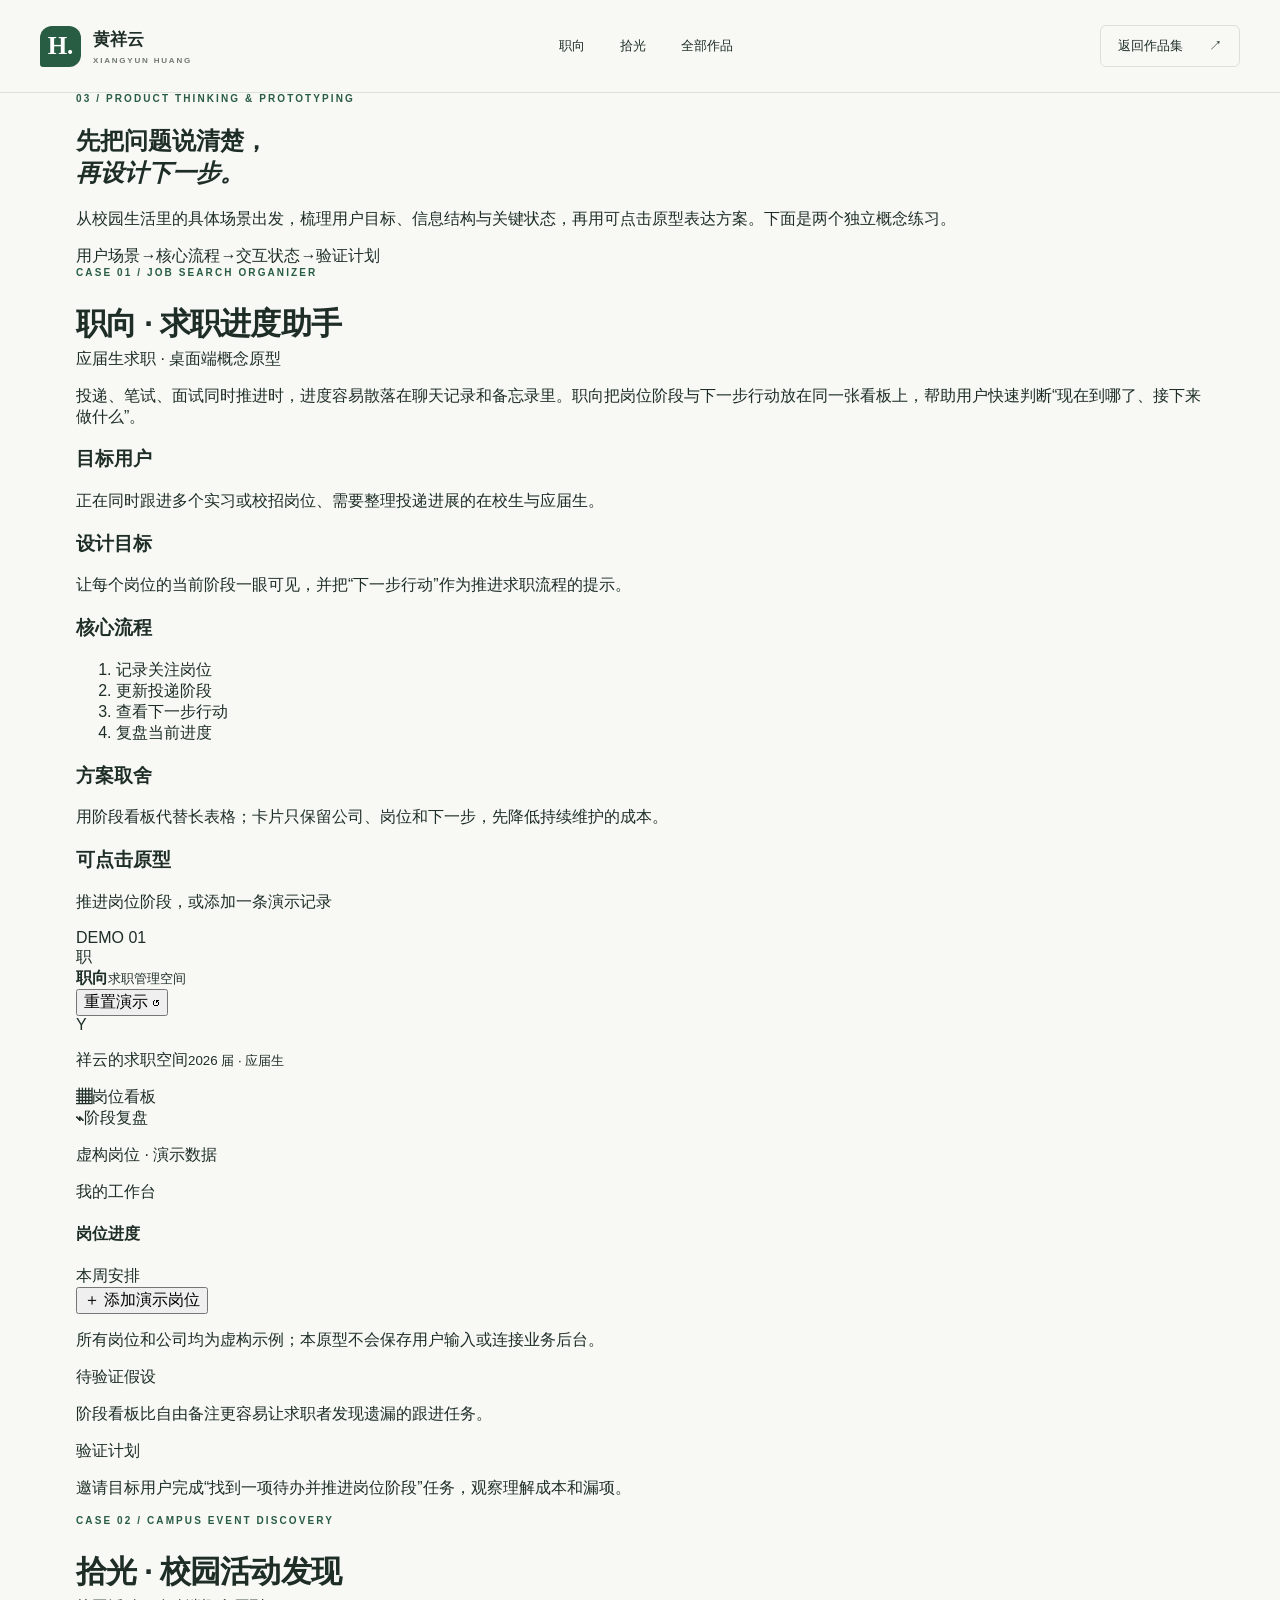
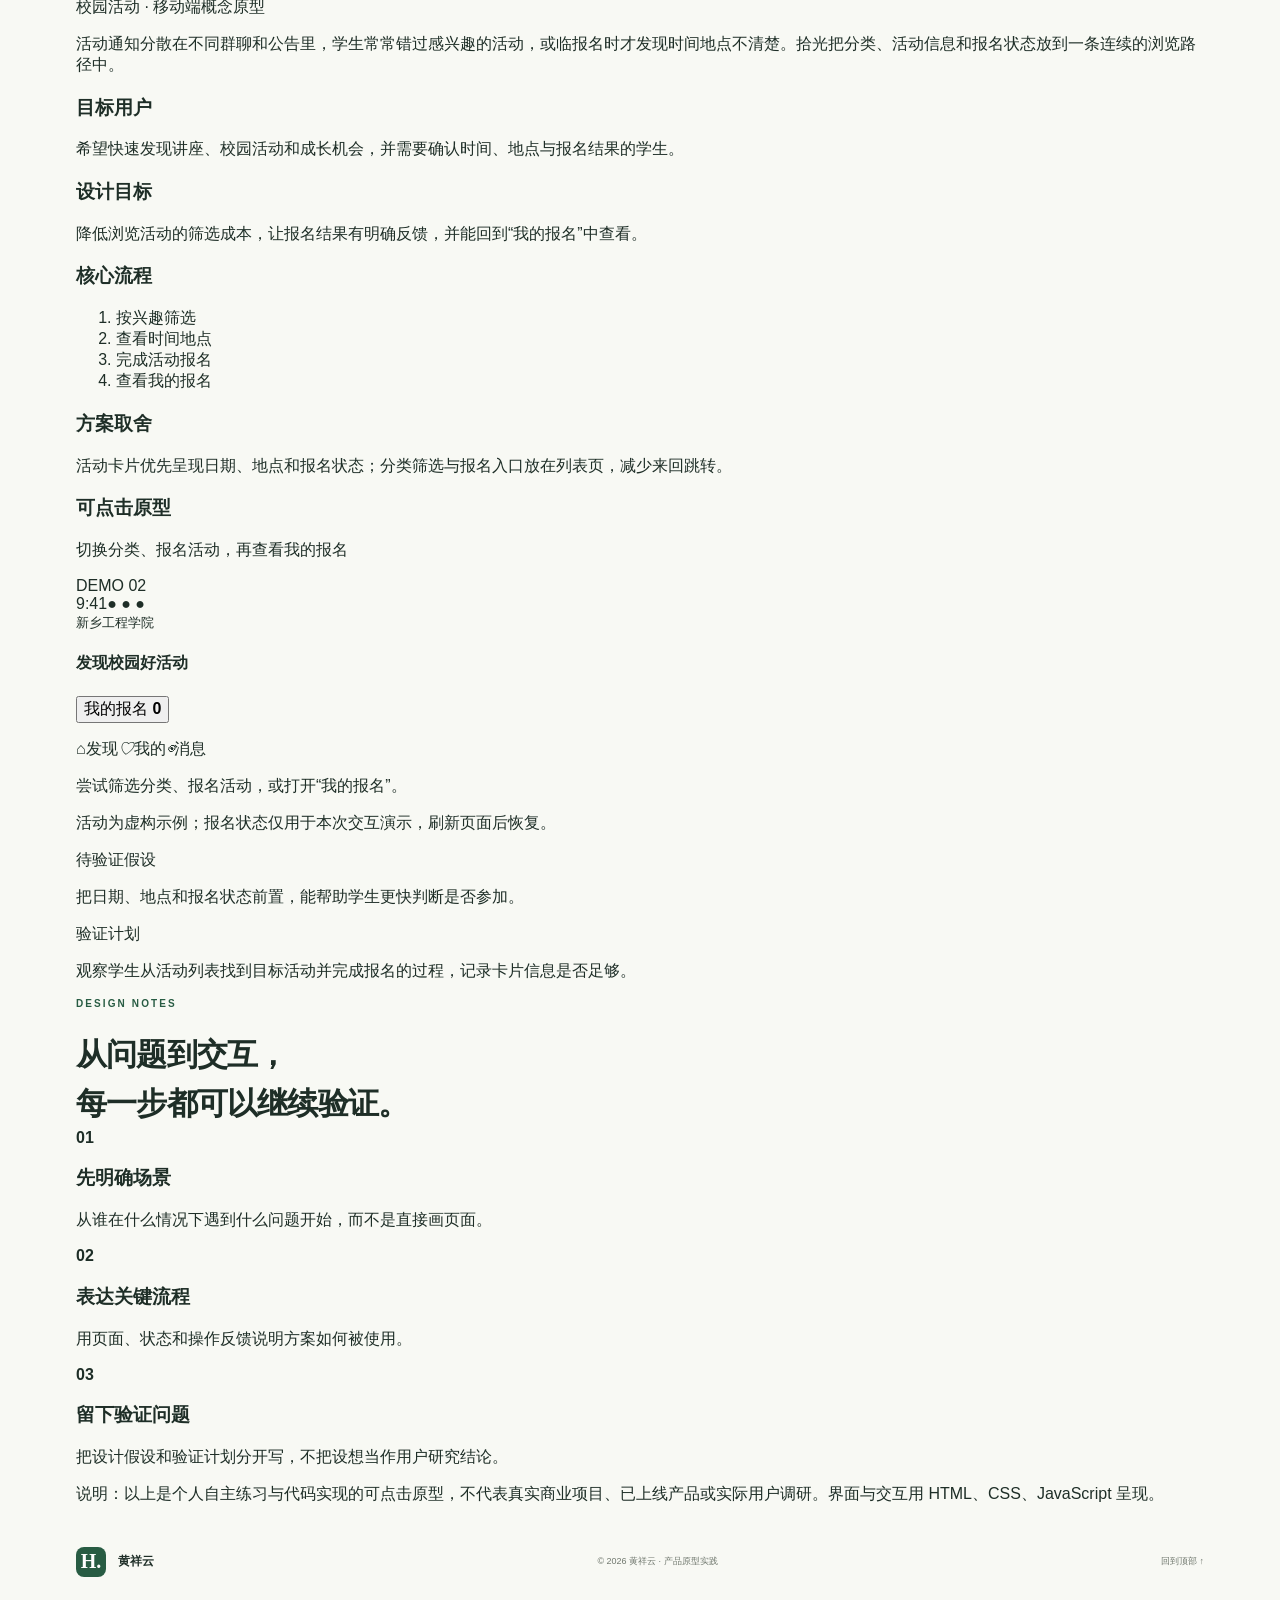
==== prototype.html @ 2d7062d0 "Add interactive product prototype case studies" ====
<!doctype html>
<html lang="zh-CN">
<head>
  <meta charset="utf-8">
  <meta name="viewport" content="width=device-width,initial-scale=1">
  <meta name="description" content="黄祥云的产品原型练习：应届生求职进度管理与校园活动发现，包含目标用户、关键流程和可点击交互原型。">
  <meta name="theme-color" content="#153f32">
  <title>产品原型实践 · 黄祥云</title>
  <link rel="icon" href="icon.svg" type="image/svg+xml">
  <link rel="stylesheet" href="styles.css">
  <link rel="stylesheet" href="prototype.css">
  <script src="prototype.js" defer></script>
</head>
<body>
<a class="skip" href="#main">跳转到主要内容</a>
<header class="header">
  <a class="brand" href="index.html" aria-label="黄祥云 首页"><span class="brand-icon">H.</span><span>黄祥云<span class="brand-en">XIANGYUN HUANG</span></span></a>
  <nav aria-label="原型案例导航"><a href="#zhi-xiang">职向</a><a href="#shi-guang">拾光</a><a href="index.html#work">全部作品</a></nav>
  <a class="nav-contact" href="index.html#work">返回作品集 <span>↗</span></a>
</header>
<main id="main">
  <section class="prototype-intro wrap">
    <p class="eyebrow">03 / PRODUCT THINKING & PROTOTYPING</p>
    <div class="intro-layout">
      <h1>先把问题说清楚，<br><em>再设计下一步。</em></h1>
      <p>从校园生活里的具体场景出发，梳理用户目标、信息结构与关键状态，再用可点击原型表达方案。下面是两个独立概念练习。</p>
    </div>
    <div class="skill-strip"><span>用户场景</span><i>→</i><span>核心流程</span><i>→</i><span>交互状态</span><i>→</i><span>验证计划</span></div>
  </section>

  <article class="case-section wrap" id="zhi-xiang">
    <div class="case-heading">
      <div><p class="eyebrow">CASE 01 / JOB SEARCH ORGANIZER</p><h2>职向 · 求职进度助手</h2></div>
      <span class="case-kind">应届生求职 · 桌面端概念原型</span>
    </div>
    <p class="case-lead">投递、笔试、面试同时推进时，进度容易散落在聊天记录和备忘录里。职向把岗位阶段与下一步行动放在同一张看板上，帮助用户快速判断“现在到哪了、接下来做什么”。</p>
    <div class="case-layout">
      <div class="case-notes">
        <section class="note-block"><h3>目标用户</h3><p>正在同时跟进多个实习或校招岗位、需要整理投递进展的在校生与应届生。</p></section>
        <section class="note-block"><h3>设计目标</h3><p>让每个岗位的当前阶段一眼可见，并把“下一步行动”作为推进求职流程的提示。</p></section>
        <section class="note-block"><h3>核心流程</h3><ol class="flow-list"><li>记录关注岗位</li><li>更新投递阶段</li><li>查看下一步行动</li><li>复盘当前进度</li></ol></section>
        <section class="note-block decision"><h3>方案取舍</h3><p>用阶段看板代替长表格；卡片只保留公司、岗位和下一步，先降低持续维护的成本。</p></section>
      </div>
      <section class="prototype-panel" aria-labelledby="job-demo-title">
        <div class="panel-caption"><div><span class="live-dot"></span><div><h3 id="job-demo-title">可点击原型</h3><p>推进岗位阶段，或添加一条演示记录</p></div></div><span>DEMO 01</span></div>
        <div class="job-demo">
          <div class="demo-frame-head">
            <div class="demo-brand"><span class="app-mark">职</span><div><b>职向</b><small>求职管理空间</small></div></div>
            <button id="job-reset" class="text-control" type="button">重置演示 ↺</button>
          </div>
          <div class="job-app-layout">
            <aside class="job-app-side" aria-label="演示导航">
              <div class="profile-chip"><span>Y</span><p>祥云的求职空间<small>2026 届 · 应届生</small></p></div>
              <div class="job-side-link active"><b>▦</b>岗位看板</div>
              <div class="job-side-link"><b>⌁</b>阶段复盘</div>
              <p class="side-caption">虚构岗位 · 演示数据</p>
            </aside>
            <div class="job-app-main">
              <div class="job-title-row"><div><p>我的工作台</p><h4>岗位进度</h4></div><span class="date-chip">本周安排</span></div>
              <div class="job-stats" id="job-stats" aria-label="岗位统计"></div>
              <div class="job-actions"><div id="job-filters" class="job-filters" aria-label="按阶段筛选"></div><button id="add-job" class="add-job" type="button">＋ 添加演示岗位</button></div>
              <p id="job-status" class="demo-status" role="status" aria-live="polite"></p>
              <div id="job-board" class="job-board" aria-label="岗位阶段看板"></div>
            </div>
          </div>
        </div>
        <p class="demo-footnote">所有岗位和公司均为虚构示例；本原型不会保存用户输入或连接业务后台。</p>
      </section>
    </div>
    <div class="validation-row"><div><span>待验证假设</span><p>阶段看板比自由备注更容易让求职者发现遗漏的跟进任务。</p></div><div><span>验证计划</span><p>邀请目标用户完成“找到一项待办并推进岗位阶段”任务，观察理解成本和漏项。</p></div></div>
  </article>

  <article class="case-section wrap" id="shi-guang">
    <div class="case-heading">
      <div><p class="eyebrow">CASE 02 / CAMPUS EVENT DISCOVERY</p><h2>拾光 · 校园活动发现</h2></div>
      <span class="case-kind">校园活动 · 移动端概念原型</span>
    </div>
    <p class="case-lead">活动通知分散在不同群聊和公告里，学生常常错过感兴趣的活动，或临报名时才发现时间地点不清楚。拾光把分类、活动信息和报名状态放到一条连续的浏览路径中。</p>
    <div class="case-layout campus-layout">
      <div class="case-notes">
        <section class="note-block"><h3>目标用户</h3><p>希望快速发现讲座、校园活动和成长机会，并需要确认时间、地点与报名结果的学生。</p></section>
        <section class="note-block"><h3>设计目标</h3><p>降低浏览活动的筛选成本，让报名结果有明确反馈，并能回到“我的报名”中查看。</p></section>
        <section class="note-block"><h3>核心流程</h3><ol class="flow-list"><li>按兴趣筛选</li><li>查看时间地点</li><li>完成活动报名</li><li>查看我的报名</li></ol></section>
        <section class="note-block decision"><h3>方案取舍</h3><p>活动卡片优先呈现日期、地点和报名状态；分类筛选与报名入口放在列表页，减少来回跳转。</p></section>
      </div>
      <section class="prototype-panel campus-panel" aria-labelledby="campus-demo-title">
        <div class="panel-caption"><div><span class="live-dot"></span><div><h3 id="campus-demo-title">可点击原型</h3><p>切换分类、报名活动，再查看我的报名</p></div></div><span>DEMO 02</span></div>
        <div class="campus-demo">
          <div class="phone-shell">
            <div class="phone-statusbar"><span>9:41</span><span>● ● ●</span></div>
            <div class="phone-screen">
              <div class="phone-heading"><div><small>新乡工程学院</small><h4>发现校园好活动</h4></div><button id="my-bookings" type="button" class="bookings-toggle">我的报名 <b id="booking-count">0</b></button></div>
              <div id="activity-filters" class="activity-filters" aria-label="活动分类"></div>
              <p id="activity-status" class="activity-status" role="status" aria-live="polite"></p>
              <div id="activity-list" class="activity-list"></div>
              <div class="phone-nav"><span class="selected"><i>⌂</i>发现</span><span><i>♡</i>我的</span><span><i>◉</i>消息</span></div>
            </div>
          </div>
          <p class="phone-hint">尝试筛选分类、报名活动，或打开“我的报名”。</p>
        </div>
        <p class="demo-footnote">活动为虚构示例；报名状态仅用于本次交互演示，刷新页面后恢复。</p>
      </section>
    </div>
    <div class="validation-row"><div><span>待验证假设</span><p>把日期、地点和报名状态前置，能帮助学生更快判断是否参加。</p></div><div><span>验证计划</span><p>观察学生从活动列表找到目标活动并完成报名的过程，记录卡片信息是否足够。</p></div></div>
  </article>

  <section class="method-note wrap">
    <p class="eyebrow">DESIGN NOTES</p>
    <h2>从问题到交互，<br>每一步都可以继续验证。</h2>
    <div class="method-grid"><div><b>01</b><h3>先明确场景</h3><p>从谁在什么情况下遇到什么问题开始，而不是直接画页面。</p></div><div><b>02</b><h3>表达关键流程</h3><p>用页面、状态和操作反馈说明方案如何被使用。</p></div><div><b>03</b><h3>留下验证问题</h3><p>把设计假设和验证计划分开写，不把设想当作用户研究结论。</p></div></div>
    <p class="prototype-disclaimer">说明：以上是个人自主练习与代码实现的可点击原型，不代表真实商业项目、已上线产品或实际用户调研。界面与交互用 HTML、CSS、JavaScript 呈现。</p>
  </section>
</main>
<footer class="footer wrap"><a class="brand" href="index.html"><span class="brand-icon">H.</span><span>黄祥云</span></a><p>© <span id="year">2026</span> 黄祥云 · 产品原型实践</p><a href="#main">回到顶部 ↑</a></footer>
</body>
</html>
---- styles.css ----
:root{--paper:#f8f9f4;--ink:#1e2e27;--green:#285c43;--muted:#71796f;--line:#dce1d7;--lime:#d3ec8c}*{box-sizing:border-box}html{scroll-behavior:smooth;scroll-padding-top:100px}body{margin:0;background:var(--paper);color:var(--ink);font-family:Inter,"Segoe UI","Microsoft YaHei",Arial,sans-serif;-webkit-font-smoothing:antialiased}a{color:inherit;text-decoration:none}button,input,select{font:inherit}a,button{-webkit-tap-highlight-color:transparent}a:focus-visible,button:focus-visible,input:focus-visible,select:focus-visible{outline:3px solid #659249;outline-offset:5px}button{cursor:pointer}::selection{background:var(--lime);color:var(--ink)}.wrap{max-width:1200px;margin:0 auto;padding-left:36px;padding-right:36px}.header{max-width:1280px;margin:auto;padding:25px 40px;display:flex;align-items:center;justify-content:space-between;border-bottom:1px solid var(--line)}.brand{display:flex;align-items:center;gap:12px;font-size:17px;font-weight:650}.brand-icon{display:grid;place-items:center;width:41px;height:41px;background:var(--green);color:white;border-radius:12px 12px 12px 3px;font:700 25px Georgia,serif}.brand-en{display:block;font-size:8px;letter-spacing:1.8px;margin-top:5px;color:var(--muted)}nav{display:flex;gap:35px;font-size:13px}nav a:hover,.text-link:hover{color:var(--green)}.nav-contact{font-size:13px;border:1px solid var(--line);padding:11px 17px;border-radius:6px}.nav-contact span{margin-left:22px}.hero{display:grid;grid-template-columns:1.08fr 1fr;gap:36px;padding-top:67px;padding-bottom:69px;align-items:center}.availability{display:inline-flex;gap:9px;align-items:center;color:var(--green);background:#ebf0e5;border:1px solid #dce5d3;padding:8px 12px;border-radius:30px;font-size:11px}.availability>span{background:#56834c;width:6px;height:6px;border-radius:50%;box-shadow:0 0 0 3px #56834c15}.eyebrow{font-size:10px;letter-spacing:2.1px;font-weight:650;color:var(--green);margin:0 0 21px}.hero .eyebrow{margin-top:29px;margin-bottom:18px}.hero h1{font-size:clamp(35px,4vw,51px);line-height:1.43;letter-spacing:-1.9px;font-weight:650;margin:0;position:relative}.hero h1 em{font-style:normal;color:var(--green)}.title-dot{display:inline-block;color:#7f9e57;font-size:45px;margin-left:17px;font-weight:400}.hero-description{font-size:13px;line-height:2.1;color:var(--muted);margin:23px 0 27px}.actions{display:flex;gap:12px}.button{padding:14px 20px;display:inline-flex;gap:28px;font-size:12px;border-radius:5px;align-items:center;justify-content:center;transition:transform .2s}.button:hover{transform:translateY(-3px)}.primary{background:var(--green);color:white}.secondary{border:1px solid #d3d9cd}.hero-foot{display:flex;align-items:center;gap:13px;color:var(--muted);font-size:10px;margin-top:36px}.small-rule{width:18px;height:1px;background:#abb2a6}.hero-art{height:460px;border-radius:8px;background:#e9eedf;position:relative;overflow:hidden;isolation:isolate}.art-grid{position:absolute;inset:0;background-image:linear-gradient(#b4c3a32b 1px,transparent 1px),linear-gradient(90deg,#b4c3a32b 1px,transparent 1px);background-size:30px 30px;mask-image:linear-gradient(135deg,black,transparent)}.art-top{position:absolute;top:25px;left:26px;font-size:9px;letter-spacing:2px;color:#7b8c6b}.orbit{position:absolute;border:1px solid #bdcaaa;border-radius:50%;width:380px;height:380px;left:155px;top:155px}.orbit-two{width:280px;height:280px;left:205px;top:205px}.window{position:absolute;top:97px;left:32px;width:calc(100% - 65px);background:#183d30;border-radius:9px;box-shadow:0 23px 35px #15342225;transform:rotate(-5deg);z-index:2}.window-bar{height:37px;border-bottom:1px solid #ffffff13;display:flex;align-items:center;gap:5px;padding:0 15px;color:#aec4b3;font-size:9px}.window-bar i{width:6px;height:6px;background:#9eb293;border-radius:50%}.window-bar i:first-child{background:#d0c887}.window-bar span{margin-left:12px}.window-bar b{margin-left:auto;font-size:14px;font-weight:400}.code{padding:24px 15px 30px;font:11px/2.2 Consolas,monospace;color:#b5c7b5}.line{display:block;white-space:nowrap}.code b{color:#d7e8a5;font-weight:400}.code strong{color:#d9ce95;font-weight:400}.caret{color:var(--lime)}.shape{position:absolute;right:22px;bottom:69px;width:125px;height:125px;background:#b6d079;border-radius:25px;transform:rotate(13deg);box-shadow:12px 16px 0 #83a254;z-index:3;display:grid;place-items:center}.shape-inner{width:88px;height:88px;border:1px solid #617e404d;border-radius:17px;display:grid;place-items:center;font:600 33px Consolas,monospace;color:#2a5135}.floating-tag{position:absolute;left:25px;bottom:53px;display:flex;gap:12px;align-items:center;padding:15px 19px;background:#fafbf5;box-shadow:0 8px 30px #23412410;border-radius:7px;z-index:4;transform:rotate(3deg);font-size:12px}.floating-tag>span{font-size:31px;color:var(--green)}.floating-tag small{display:block;font-size:7px;letter-spacing:1px;color:var(--muted);margin-top:6px}.art-bottom{position:absolute;bottom:18px;left:25px;right:25px;display:flex;justify-content:space-between;font-size:8px;letter-spacing:1px;color:#76886a}.discipline{border-block:1px solid var(--line)}.discipline .wrap{display:flex;justify-content:space-between;align-items:center;padding-top:22px;padding-bottom:22px;font-size:11px;letter-spacing:2px;color:#737e6e}.discipline i{font-size:22px;font-style:normal;color:#74915b}.section{padding-top:84px;padding-bottom:84px}h2{font-size:31px;line-height:1.6;letter-spacing:-.8px;margin:0;font-weight:600}.about{display:grid;grid-template-columns:1fr 1.2fr;gap:90px}.about-copy{padding-top:23px}.about-copy p{font-size:13px;line-height:2.1;color:#6a7569;margin:0 0 17px}.about-tags,.tags{display:flex;flex-wrap:wrap;gap:7px}.about-tags{margin-top:22px}.about-tags span,.tags span{font-size:10px;border:1px solid var(--line);border-radius:4px;padding:6px 10px}.work-section{background:#eef1e8;border-block:1px solid #e3e7dd}.section-head{display:flex;justify-content:space-between;align-items:end;margin-bottom:37px}.section-head>p{font-size:12px;line-height:1.9;color:var(--muted);margin:0 0 4px}.green-dot{color:#75964d}.projects{display:grid;grid-template-columns:1fr 1fr;gap:32px}.project-visual{height:300px;display:block;position:relative;overflow:hidden;border-radius:7px}.task-visual{background:#dce6d3;padding:39px 26px 0}.mini-app{display:flex;height:265px;background:#fafcf9;box-shadow:0 16px 25px #223c2915;border-radius:7px;transform:rotate(-3deg);transition:transform .3s;overflow:hidden}.project-visual:hover .mini-app{transform:rotate(0deg) translateY(-5px)}.mini-side{width:98px;flex-shrink:0;border-right:1px solid #e4eadd;padding:16px 9px;display:flex;flex-direction:column;gap:13px;font-size:7px;color:#8a9584}.mini-side>b{font-size:23px;color:var(--green);margin:0 5px 13px}.mini-side>b>span{font-size:15px}.mini-side>span{padding-left:7px}.mini-active{background:#e8eedd;color:var(--green);padding:7px;border-radius:4px}.mini-side>small{margin-top:auto;font-size:5px;letter-spacing:1px}.mini-content{padding:20px 14px;flex:1;min-width:0}.mini-head{display:flex;justify-content:space-between;align-items:center;font-size:10px;gap:5px}.mini-head>span{background:var(--green);color:white;padding:5px;border-radius:3px;font-size:6px;white-space:nowrap}.mini-stats{display:flex;gap:8px;margin:20px 0}.mini-stats div{background:#f1f4ed;padding:10px;flex:1;color:#939e8b;font-size:6px}.mini-stats b{display:block;font-size:20px;font-weight:500;color:#405638;margin-bottom:5px}.mini-columns{display:grid;grid-template-columns:1fr 1fr;gap:8px}.mini-columns small{font-size:7px;color:#6e7d65}.mini-columns i{font-style:normal;margin-left:9px}.mini-columns p{padding:9px;border:1px solid #e3e8dd;border-radius:4px;margin:9px 0;font-size:7px}.mini-columns em{font-size:5px;font-style:normal;background:#e5edd9;padding:2px 4px}.mini-columns b,.mini-columns p span{display:block;margin-top:7px}.mini-columns p span{color:#909b87;font-size:6px}.visual-link{position:absolute;bottom:15px;right:15px;background:#ffffffeb;border-radius:30px;padding:9px 14px;font-size:10px;box-shadow:0 2px 8px #16342310}.portfolio-visual{background:#224735;padding:27px 35px}.poster{height:100%;border:1px solid #ffffff20;padding:19px 22px;color:#edf4dc}.poster>span{font-size:7px;letter-spacing:1px;display:flex;justify-content:space-between}.poster>span b{font-size:14px}.poster>div{font-size:clamp(26px,3.2vw,43px);line-height:1.14;font-weight:600;letter-spacing:-1.8px;margin:20px 0}.poster em{font-style:normal;color:#c6df97;font-weight:400;font-family:Georgia,serif;font-size:.85em}.poster footer{font-size:8px;display:flex;justify-content:space-between;align-items:center}.poster footer span{font-size:32px;color:#c6df97}.project-meta{display:flex;justify-content:space-between;font-size:8px;color:#768470;letter-spacing:1px;margin:22px 0 12px}.project-meta span+span{letter-spacing:0}.project h3{font-size:20px;letter-spacing:-.5px;margin:0 0 12px;font-weight:600}.project>p{font-size:12px;line-height:1.9;color:#75806e;margin-bottom:20px}.project-footer{display:flex;align-items:center;justify-content:space-between;border-bottom:1px solid #d4ddcb;padding-bottom:21px;gap:8px}.tags span{font-size:8px;padding:5px 8px;border-color:#d3ddca}.project-footer>a{font-size:24px}.work-note{font-size:10px;color:#798371;margin:27px 0 0;line-height:1.8}.work-note a{border-bottom:1px solid}.education{display:grid;grid-template-columns:1fr 1.2fr;gap:90px}.text-link{font-size:11px;display:inline-block;margin-top:26px;border-bottom:1px solid #a7b59b;padding-bottom:7px}.school{display:flex;align-items:center;gap:20px;padding-bottom:25px}.school-icon{font-size:24px;width:55px;height:55px;display:grid;place-items:center;border:1px solid var(--line);border-radius:8px}.sub-label{font-size:10px;color:var(--muted)}.school h3{font-size:21px;font-weight:600;margin:8px 0}.school p{font-size:12px;color:var(--muted);margin:0}.direction{display:flex;gap:30px;border-top:1px solid var(--line);padding:19px 0;font-size:11px;line-height:1.8}.direction>span{color:#8b9384;flex-shrink:0}.direction>p{margin:0}.contact-section{background:#1e4232;color:#f0f4e8}.contact{display:grid;grid-template-columns:1.3fr 1fr;gap:85px;padding-top:68px;padding-bottom:66px}.contact .eyebrow{color:#b1c79e}.contact h2{font-size:32px}.contact p:not(.eyebrow){font-size:12px;line-height:2;color:#aebfa4;margin:19px 0}.contact-mail{font-size:25px;letter-spacing:-.5px;display:inline-flex;align-items:center;gap:36px;border-bottom:1px solid #789067;padding-bottom:9px;margin-top:7px}.contact-card{border:1px solid #ffffff24;padding:25px 28px;border-radius:7px;background:#ffffff03}.contact-card .availability{background:none;border:0;padding:0;color:#c6dbac;font-size:10px;margin-bottom:9px}.contact-card .availability>span{background:#bcda8e}.contact-card>a{display:block;padding:20px 0;border-bottom:1px solid #ffffff1a}.contact-card small{display:block;font-size:8px;letter-spacing:1.5px;color:#a5b79b;margin-bottom:9px}.contact-card strong{font-weight:400;font-size:17px;display:flex;justify-content:space-between;gap:20px}.contact-card button{background:none;border:0;color:#baceac;padding:18px 0 0;display:flex;justify-content:space-between;width:100%;font-size:10px}.contact-card #copy-status{display:block;font-size:10px;margin-top:8px;color:#d7edbd;min-height:12px}.footer{display:flex;justify-content:space-between;align-items:center;padding-top:25px;padding-bottom:25px}.footer .brand{font-size:12px}.footer .brand-icon{width:30px;height:30px;font-size:20px;border-radius:8px}.footer p,.footer>a:last-child{font-size:9px;color:var(--muted)}.skip{position:absolute;top:-100px;left:20px;background:var(--ink);color:white;padding:15px;z-index:99}.skip:focus{top:10px}
@media(min-width:1500px){.hero{padding-top:90px;padding-bottom:90px}.hero-art{height:485px}}
@media(max-width:900px){.wrap{padding-left:25px;padding-right:25px}.header{padding:20px 25px}.hero{gap:25px;padding-top:45px}.hero h1{font-size:35px}.title-dot{font-size:30px;margin-left:8px}.hero-art{height:405px}.window{left:18px;width:calc(100% - 36px);top:85px}.code{font-size:9px;padding-left:10px}.shape{width:100px;height:100px;right:18px;bottom:65px}.shape-inner{width:75px;height:75px;font-size:26px}.floating-tag{left:17px;bottom:48px;padding:12px;font-size:10px}.floating-tag small{font-size:6px}.hero-foot{font-size:9px;flex-wrap:wrap}.discipline .wrap{font-size:8px;letter-spacing:1px}.about,.education{gap:40px}.contact{gap:40px}.contact h2{font-size:27px}.contact-mail{font-size:21px;gap:20px}.project-visual{height:250px}.task-visual{padding:30px 15px 0}.mini-side{width:72px}.mini-content{padding:15px 9px}.mini-head{font-size:8px}.mini-stats div{padding:7px}.portfolio-visual{padding:23px}.poster{padding:14px}.poster>div{font-size:32px;margin:20px 0}.project h3{font-size:18px}.project-footer .tags{gap:4px}.tags span{font-size:7px;padding:4px 5px}}
@media(max-width:640px){html{scroll-padding-top:20px}.wrap{padding-left:22px;padding-right:22px}.header{padding:18px 22px}.brand{font-size:14px}.brand-icon{width:35px;height:35px;font-size:23px}.brand-en{font-size:6px}.header nav{display:none}.nav-contact{font-size:11px;padding:10px 12px}.nav-contact span{margin-left:12px}.hero{grid-template-columns:1fr;padding-top:35px;padding-bottom:35px;gap:33px}.hero h1{font-size:43px;line-height:1.35}.hero .eyebrow{font-size:9px;margin-top:25px}.hero-description{font-size:12px}.hero-foot{font-size:9px;margin-top:25px}.hero-art{height:345px}.window{top:65px;left:27px;width:calc(100% - 54px)}.code{font-size:10px;padding:15px}.shape{bottom:47px;right:25px;width:95px;height:95px}.floating-tag{bottom:40px;left:23px}.art-bottom{font-size:6px;bottom:13px}.art-top{top:20px;font-size:7px}.discipline .wrap{padding-top:16px;padding-bottom:16px;font-size:6px;letter-spacing:.2px;gap:8px}.discipline i{font-size:15px}.section{padding-top:52px;padding-bottom:52px}h2{font-size:27px}.eyebrow{font-size:8px;margin-bottom:17px}.about,.education{grid-template-columns:1fr;gap:20px}.about-copy{padding-top:0}.about-copy p{font-size:12px}.section-head{align-items:start;gap:15px;margin-bottom:26px}.section-head>p{display:none}.projects{grid-template-columns:1fr;gap:36px}.project-visual{height:265px}.task-visual{padding:33px 26px 0}.mini-side{width:90px}.mini-content{padding:18px 13px}.mini-head{font-size:9px}.portfolio-visual{padding:25px 35px}.poster>div{font-size:36px;margin:17px 0}.project h3{font-size:20px}.tags span{font-size:8px;padding:5px 8px}.education-details{padding-top:15px}.contact{grid-template-columns:1fr;gap:30px;padding-top:50px;padding-bottom:40px}.contact h2{font-size:27px}.contact-mail{font-size:23px}.contact-card{padding:22px 25px}.footer{flex-wrap:wrap;gap:15px}.footer p{order:3;width:100%;margin:0;font-size:9px}.footer>a:last-child{margin-left:auto}.work-note{font-size:9px}}
@media(prefers-reduced-motion:reduce){html{scroll-behavior:auto}*,*::before,*::after{transition:none!important;animation:none!important}}

.hero-copy,.hero-art,.project,.about-copy,.education-details,.contact>div{min-width:0}@media(max-width:360px){.actions{gap:8px}.button{padding:12px 14px;gap:12px}.hero h1{font-size:36px}.contact-mail{font-size:20px}.contact-card{padding:20px}.contact-card strong{font-size:15px}.mini-side{width:65px}.mini-content{padding:15px 8px}.mini-stats{gap:4px}.mini-stats div{padding:6px}.mini-head{font-size:7px}.poster>div{font-size:29px}}

@media(max-width:640px){.hero h1{font-size:clamp(30px,9vw,40px)}}

/* Product prototype portfolio cards */
.prototype-visual{background:#dfe8d8;display:flex;align-items:center;justify-content:center;padding:25px 22px}.mini-product-window{width:100%;height:238px;background:#fbfcf9;border-radius:7px;box-shadow:0 14px 25px #203c291c;padding:15px;transform:rotate(-2deg);transition:transform .3s;overflow:hidden}.project-visual:hover .mini-product-window{transform:rotate(0) translateY(-4px)}.mini-product-head{display:flex;justify-content:space-between;align-items:center;font-size:10px;color:#335a3e}.mini-product-head b span{font-size:7px;font-weight:400;color:#87947f;margin-left:8px}.mini-product-head i{font-style:normal;color:#fff;background:#285c43;border-radius:3px;padding:3px 7px}.mini-product-stats{display:flex;gap:7px;margin:12px 0}.mini-product-stats span{flex:1;background:#f1f4ed;padding:6px;font-size:6px;color:#8a9583}.mini-product-stats b{display:block;font-size:13px;color:#435a3f;margin-bottom:3px;font-weight:550}.mini-product-board{display:grid;grid-template-columns:repeat(3,1fr);gap:6px}.mini-product-board>span{font-size:6px;color:#73806c;background:#f7f8f5;padding:6px;border-radius:3px}.mini-product-board i{display:block;font-style:normal;margin-top:6px;background:#fff;border:1px solid #e7ebe2;padding:5px 4px;color:#56634f;border-radius:3px;white-space:nowrap}.campus-visual{background:#e6eadb}.mini-phone{height:250px;width:158px;border:6px solid #294334;border-radius:22px;background:#fbfcf8;padding:11px 9px;box-shadow:0 13px 20px #203c291c;transform:rotate(4deg);transition:transform .3s}.project-visual:hover .mini-phone{transform:rotate(0) translateY(-4px)}.mini-phone-top{font-size:6px;color:#88937f}.mini-phone>b{display:block;font-size:12px;margin-top:5px}.mini-phone-chip{display:flex;gap:4px;margin:9px 0}.mini-phone-chip span{font-size:5px;border:1px solid #e2e8dc;border-radius:10px;padding:4px 6px;color:#75826e}.mini-phone-chip span:first-child{background:#285c43;color:#fff;border-color:#285c43}.mini-event{background:#fff;border:1px solid #e8ece5;border-radius:6px;padding:7px;margin-bottom:6px}.mini-event small,.mini-event span{display:block;font-size:5px;color:#87917f}.mini-event b{display:block;font-size:8px;margin:5px 0}.mini-event.light{background:#f5f7f1}
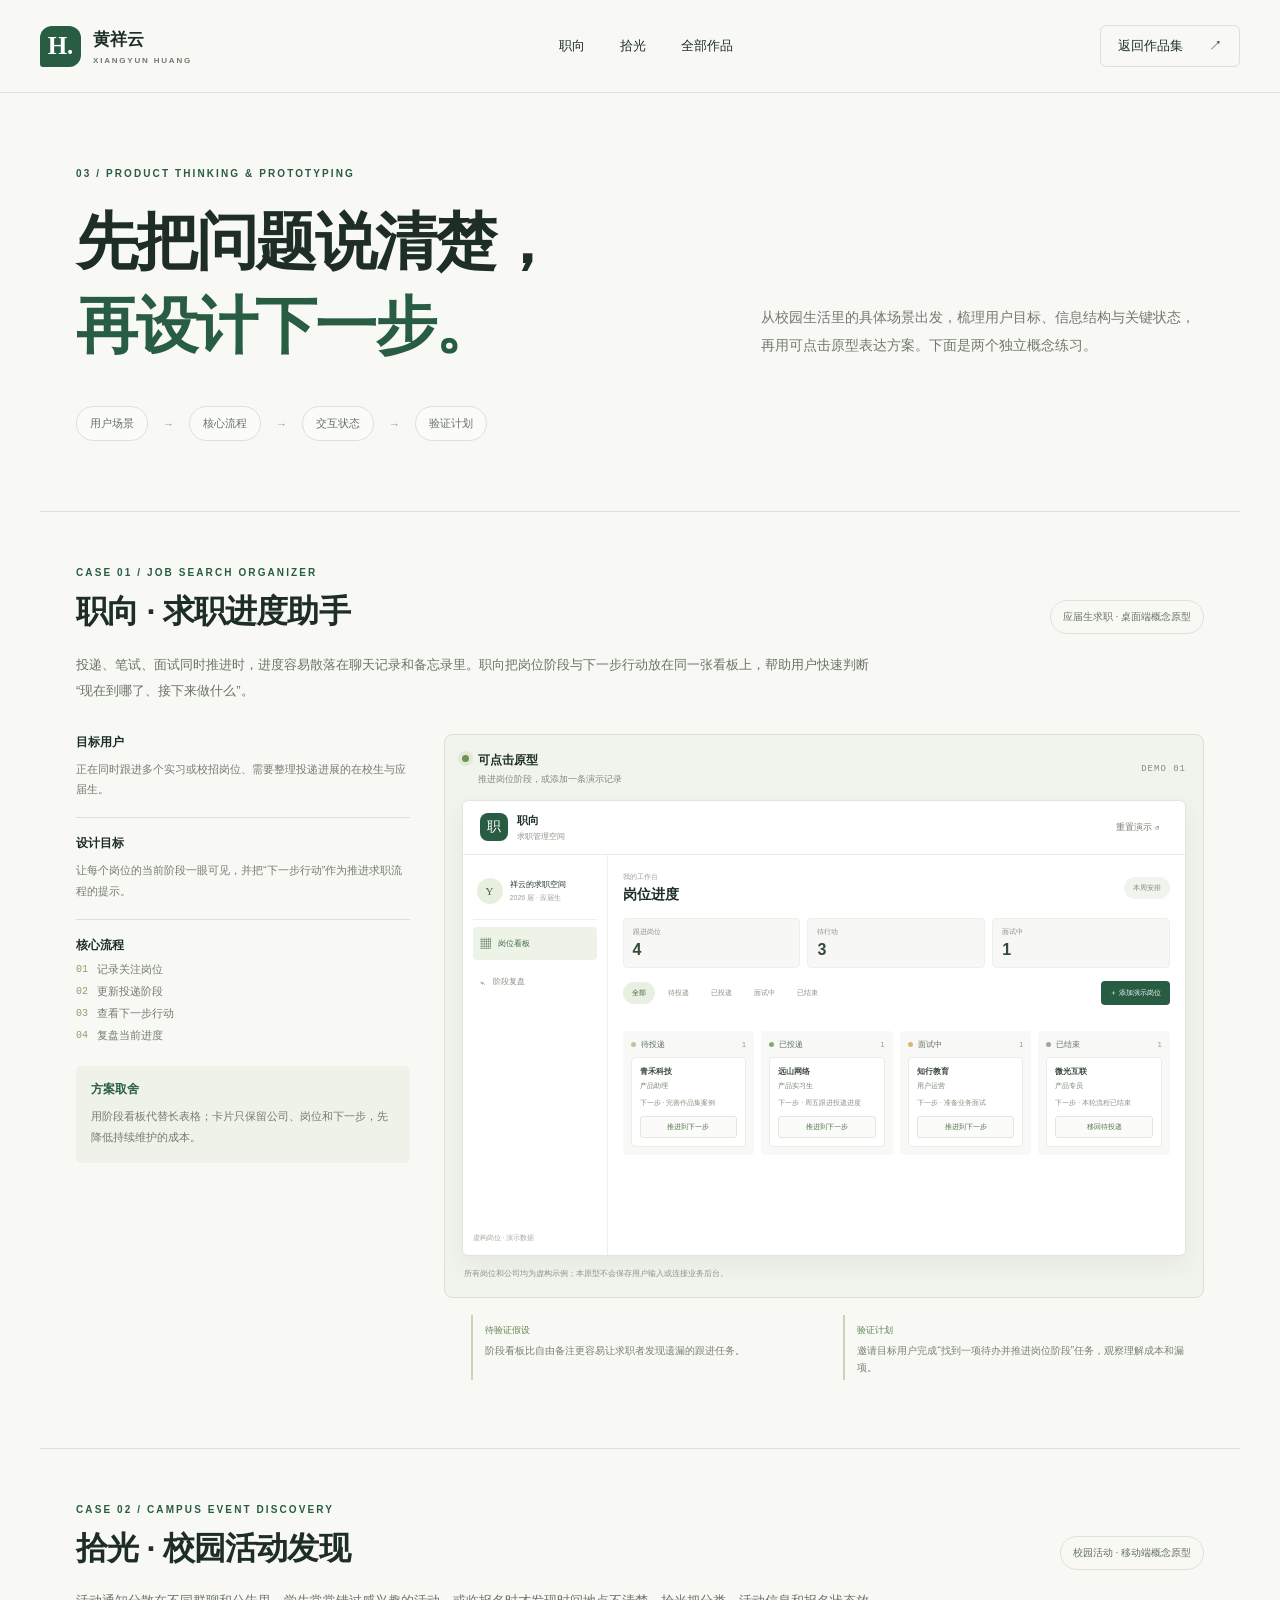
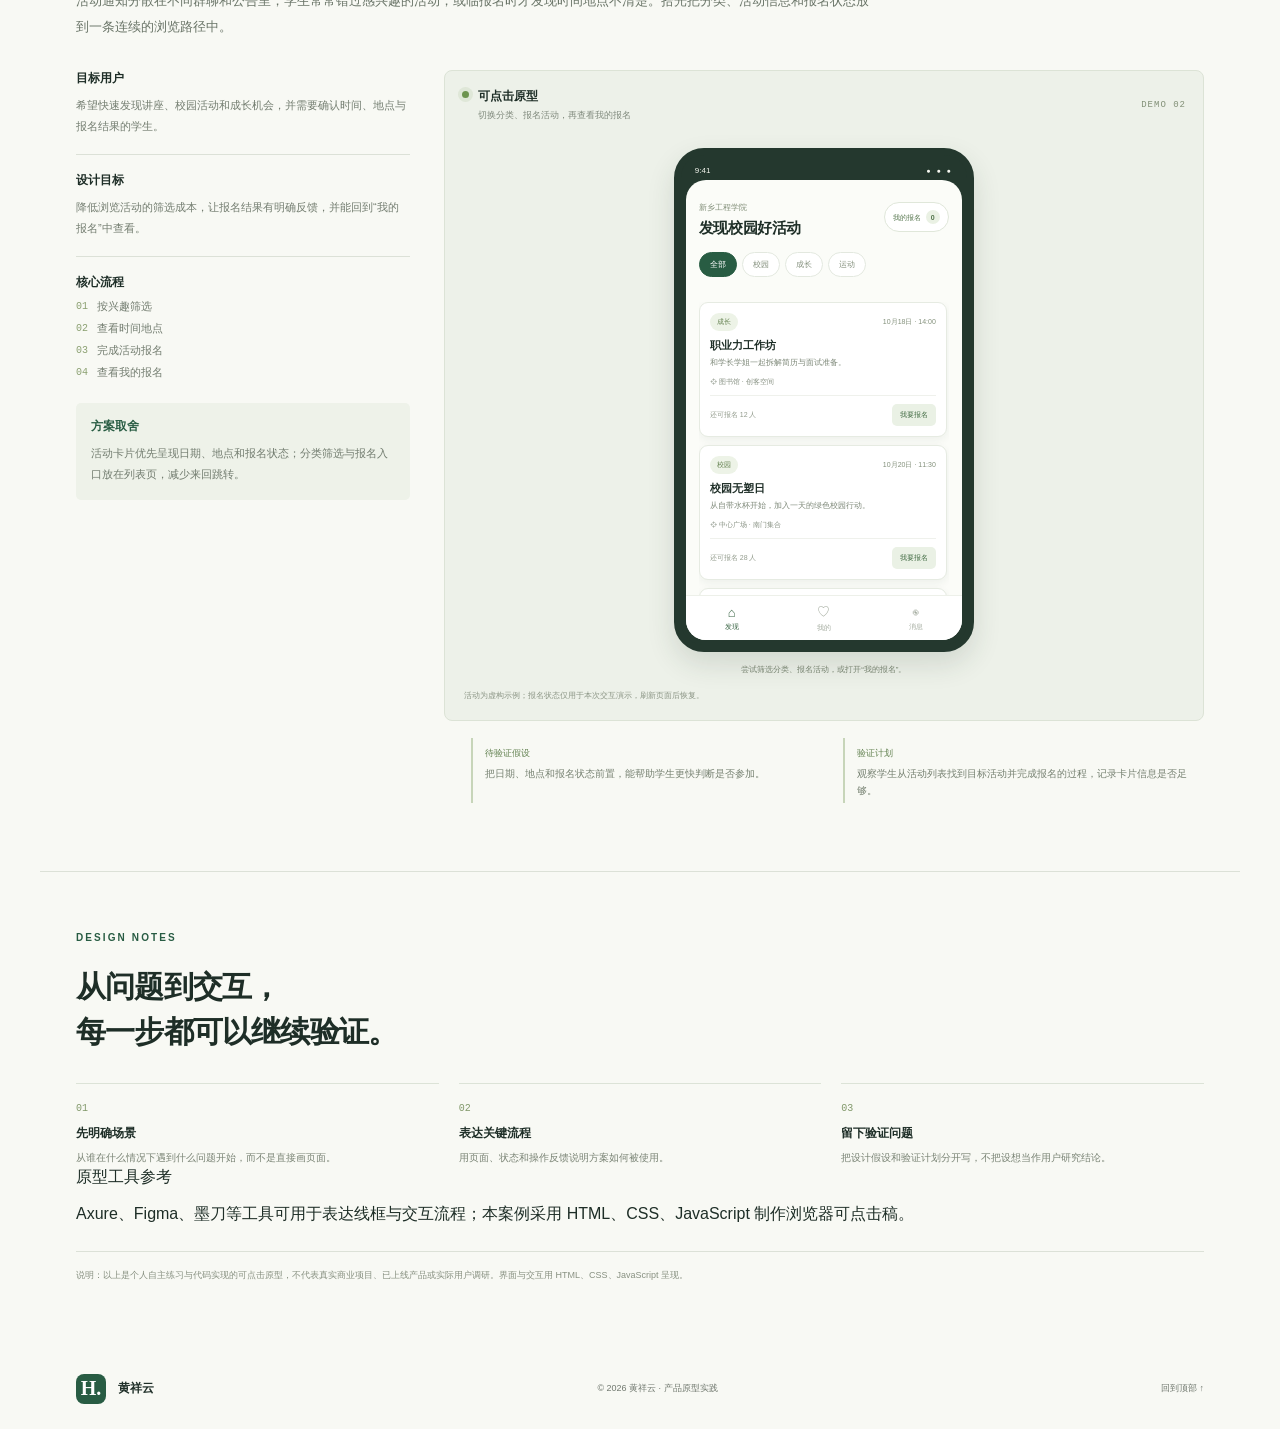
==== commit 08f2f32b: "Clarify prototype tool presentation" ====
--- a/prototype.html
+++ b/prototype.html
@@ -108,6 +108,7 @@
     <p class="eyebrow">DESIGN NOTES</p>
     <h2>从问题到交互，<br>每一步都可以继续验证。</h2>
     <div class="method-grid"><div><b>01</b><h3>先明确场景</h3><p>从谁在什么情况下遇到什么问题开始，而不是直接画页面。</p></div><div><b>02</b><h3>表达关键流程</h3><p>用页面、状态和操作反馈说明方案如何被使用。</p></div><div><b>03</b><h3>留下验证问题</h3><p>把设计假设和验证计划分开写，不把设想当作用户研究结论。</p></div></div>
+    <div class="tool-note"><span>原型工具参考</span><p>Axure、Figma、墨刀等工具可用于表达线框与交互流程；本案例采用 HTML、CSS、JavaScript 制作浏览器可点击稿。</p></div>
     <p class="prototype-disclaimer">说明：以上是个人自主练习与代码实现的可点击原型，不代表真实商业项目、已上线产品或实际用户调研。界面与交互用 HTML、CSS、JavaScript 呈现。</p>
   </section>
 </main>
--- a/prototype.css
+++ b/prototype.css
@@ -0,0 +1,3 @@
+.prototype-intro{padding-top:75px;padding-bottom:70px}.intro-layout{display:grid;grid-template-columns:1fr .72fr;gap:70px;align-items:end}.intro-layout h1{font-size:clamp(38px,5vw,62px);letter-spacing:-2.2px;line-height:1.35;font-weight:600;margin:0}.intro-layout h1 em{font-style:normal;color:var(--green)}.intro-layout>p{font-size:14px;line-height:2;color:var(--muted);margin:0 0 8px}.skill-strip{display:flex;align-items:center;gap:15px;margin-top:39px;color:#667363;font-size:11px}.skill-strip span{padding:9px 13px;border:1px solid var(--line);border-radius:30px;background:#ffffff80}.skill-strip i{color:#91a17f;font-style:normal}.case-section{padding-top:55px;padding-bottom:68px;border-top:1px solid var(--line);scroll-margin-top:24px}.case-heading{display:flex;justify-content:space-between;align-items:end;gap:20px}.case-heading .eyebrow{margin-bottom:12px}.case-heading h2{font-size:32px;line-height:1.35}.case-kind{font-size:10px;color:#637360;border:1px solid #dce4d6;padding:9px 12px;border-radius:30px;white-space:nowrap}.case-lead{max-width:800px;font-size:13px;line-height:2;color:#697467;margin:18px 0 30px}.case-layout{display:grid;grid-template-columns:minmax(220px,.68fr) minmax(0,1.55fr);gap:34px;align-items:start}.case-notes{display:grid;gap:0}.note-block{padding:17px 0;border-top:1px solid var(--line)}.note-block:first-child{border-top:0;padding-top:0}.note-block h3{font-size:12px;margin:0 0 8px;font-weight:650}.note-block p{font-size:11px;line-height:1.9;color:#737d70;margin:0}.decision{padding:15px;background:#eef2e9;border-radius:5px;border:0;margin-top:6px}.decision h3{color:var(--green)}.flow-list{list-style:none;counter-reset:flow;display:grid;gap:7px;margin:0;padding:0}.flow-list li{counter-increment:flow;display:flex;gap:9px;align-items:center;font-size:11px;color:#737d70}.flow-list li::before{content:counter(flow,decimal-leading-zero);font:10px Consolas,monospace;color:#8ba071}.prototype-panel{min-width:0;border:1px solid #dce3d6;background:#f1f4ec;padding:17px;border-radius:8px}.panel-caption{display:flex;justify-content:space-between;align-items:center;margin-bottom:14px}.panel-caption>div{display:flex;align-items:flex-start;gap:9px}.panel-caption h3{font-size:12px;margin:0 0 4px}.panel-caption p{font-size:9px;color:#808a7d;margin:0}.panel-caption>span{font:9px Consolas,monospace;letter-spacing:1px;color:#829077}.live-dot{width:7px;height:7px;border-radius:50%;background:#6d944f;box-shadow:0 0 0 4px #6d944f1c;margin-top:3px;flex:none}.job-demo{background:#fff;border:1px solid #e1e6dd;border-radius:6px;overflow:hidden;box-shadow:0 9px 22px #253c2910}.demo-frame-head{height:54px;padding:0 17px;display:flex;align-items:center;justify-content:space-between;border-bottom:1px solid #e8ece5}.demo-brand{display:flex;align-items:center;gap:9px}.app-mark{display:grid;place-items:center;width:28px;height:28px;background:#285c43;color:#fff;border-radius:8px;font-size:14px}.demo-brand b{display:block;font-size:11px}.demo-brand small{display:block;color:#8a9385;font-size:8px;margin-top:3px}.text-control{border:0;background:none;color:#75806f;font-size:9px;padding:8px}.text-control:hover{color:var(--green)}.job-app-layout{display:grid;grid-template-columns:145px minmax(0,1fr);min-height:400px}.job-app-side{position:relative;border-right:1px solid #edf0ea;padding:15px 10px}.profile-chip{display:flex;align-items:center;gap:7px;padding:8px 4px 15px;border-bottom:1px solid #edf0ea}.profile-chip>span{width:26px;height:26px;display:grid;place-items:center;border-radius:50%;background:#e9efdf;color:#426443;font:11px Georgia,serif}.profile-chip p{font-size:8px;line-height:1.4;margin:0;white-space:nowrap}.profile-chip small{display:block;color:#9aa294;font-size:7px;margin-top:3px}.job-side-link{display:flex;align-items:center;gap:7px;padding:9px 7px;margin-top:7px;font-size:8px;color:#899183;border-radius:4px}.job-side-link b{font-size:11px;font-weight:400}.job-side-link.active{background:#eef3e8;color:#3e6845}.side-caption{position:absolute;bottom:12px;left:10px;font-size:7px;color:#a0a99a;margin:0}.job-app-main{padding:17px 15px 14px;min-width:0}.job-title-row{display:flex;justify-content:space-between;align-items:center}.job-title-row p{font-size:7px;color:#97a091;margin:0 0 4px}.job-title-row h4{font-size:14px;margin:0}.date-chip{font-size:7px;color:#7c8872;background:#f1f4ed;border-radius:20px;padding:6px 9px}.job-stats{display:grid;grid-template-columns:repeat(3,1fr);gap:7px;margin:14px 0 13px}.job-stat{padding:8px 9px;background:#f7f8f5;border:1px solid #edf0e8;border-radius:4px}.job-stat span{display:block;font-size:7px;color:#899283}.job-stat b{font-size:16px;display:block;font-weight:550;color:#344a38;margin-top:4px}.job-actions{display:flex;justify-content:space-between;align-items:center;gap:8px;margin-bottom:8px}.job-filters{display:flex;gap:4px;overflow-x:auto;scrollbar-width:thin}.job-filter{border:1px solid transparent;background:transparent;color:#83907e;border-radius:20px;padding:5px 8px;font-size:7px;white-space:nowrap}.job-filter.active{background:#e9f0e2;color:#345a39}.add-job{background:#285c43;color:white;border:0;border-radius:4px;padding:7px 9px;font-size:7px;white-space:nowrap}.add-job:hover{background:#1e4934}.add-job:disabled{opacity:.55;cursor:default}.demo-status{font-size:8px;color:#54734d;min-height:12px;margin:0 0 6px}.job-board{display:grid;grid-template-columns:repeat(4,minmax(125px,1fr));gap:7px;overflow-x:auto;padding-bottom:3px}.job-column{min-width:125px;background:#f8f9f6;border-radius:4px;padding:8px}.job-column-head{display:flex;align-items:center;gap:5px;margin-bottom:7px;font-size:8px;color:#62715f;white-space:nowrap}.job-column-head i{font-style:normal;margin-left:auto;color:#99a291}.job-column-head::before{content:'';width:5px;height:5px;border-radius:50%;background:#b9c59e}.job-column:nth-child(2) .job-column-head::before{background:#86a779}.job-column:nth-child(3) .job-column-head::before{background:#d6b874}.job-column:nth-child(4) .job-column-head::before{background:#9ba899}.job-card{background:#fff;border:1px solid #e9ede6;border-radius:4px;padding:8px;margin-bottom:6px}.job-card:last-child{margin-bottom:0}.job-card-company{font-size:8px;font-weight:650;display:block;color:#39483a}.job-card-role{font-size:7px;color:#788273;margin-top:4px}.job-card-next{font-size:7px;line-height:1.5;color:#88917f;margin:7px 0}.job-advance{width:100%;border:1px solid #e2e8dd;border-radius:3px;background:#fbfcf9;color:#4e7047;padding:5px 4px;font-size:7px}.job-advance:hover{background:#edf3e8}.job-empty{font-size:7px;color:#a0a89d;line-height:1.6;padding:7px 2px}.demo-footnote{font-size:8px;color:#8b9585;line-height:1.7;margin:11px 2px 0}.validation-row{display:grid;grid-template-columns:1fr 1fr;gap:12px;margin:17px 0 0 35%}.validation-row>div{border-left:2px solid #c7d5b9;padding:4px 12px}.validation-row span{font-size:9px;color:#61804f}.validation-row p{font-size:10px;line-height:1.7;color:#768171;margin:5px 0 0}.campus-panel{background:#edf1e9}.campus-demo{display:flex;flex-direction:column;align-items:center;padding:12px 0 3px}.phone-shell{width:300px;max-width:100%;background:#24382e;border:7px solid #24382e;border-radius:30px;box-shadow:0 12px 28px #243c2923;padding:5px}.phone-statusbar{height:20px;display:flex;justify-content:space-between;align-items:center;padding:0 9px;color:#f6f7f0;font-size:8px}.phone-statusbar span+span{font-size:7px;letter-spacing:2px}.phone-screen{height:460px;position:relative;overflow:hidden;background:#fbfcf8;border-radius:20px;padding:16px 13px 48px}.phone-heading{display:flex;justify-content:space-between;align-items:center;gap:6px}.phone-heading small{font-size:8px;color:#7f8c76}.phone-heading h4{font-size:15px;margin:5px 0 0;letter-spacing:-.4px}.bookings-toggle{border:1px solid #e0e7da;background:#fff;border-radius:20px;padding:7px 8px;font-size:7px;color:#53744b;white-space:nowrap}.bookings-toggle b{display:inline-grid;place-items:center;min-width:14px;height:14px;margin-left:3px;background:#eaf1e4;border-radius:50%;font-size:7px}.activity-filters{display:flex;gap:5px;overflow-x:auto;margin:14px 0 10px;scrollbar-width:none}.activity-filter{flex:none;border:1px solid #e3e8df;background:#fff;border-radius:20px;padding:6px 10px;color:#84907d;font-size:8px}.activity-filter.active{background:#285c43;color:white;border-color:#285c43}.activity-status{font-size:8px;color:#577649;min-height:11px;margin:0 0 4px}.activity-list{display:grid;gap:8px;max-height:310px;overflow:auto;padding-right:2px}.activity-card{background:#fff;border:1px solid #e6ebe2;border-radius:9px;padding:10px;box-shadow:0 3px 9px #263f2910}.activity-card-top{display:flex;justify-content:space-between;align-items:center;gap:8px}.activity-category{font-size:7px;color:#63804f;background:#edf3e7;padding:4px 7px;border-radius:20px}.activity-date{font-size:7px;color:#83907b}.activity-card h5{font-size:11px;margin:7px 0 4px}.activity-description{font-size:8px;line-height:1.6;color:#7c8777;margin:0 0 7px}.activity-location{font-size:7px;color:#858f80}.activity-card-bottom{display:flex;justify-content:space-between;align-items:center;border-top:1px solid #eff1ec;margin-top:8px;padding-top:8px}.activity-capacity{font-size:7px;color:#929b8c}.activity-signup{border:0;background:#eaf1e5;color:#3f6940;border-radius:5px;padding:6px 8px;font-size:7px}.activity-signup.registered{background:#285c43;color:white}.activity-signup:hover{filter:brightness(.97)}.activity-empty{padding:25px 8px;text-align:center;color:#8d9788;font-size:9px;line-height:1.8}.phone-nav{position:absolute;bottom:0;left:0;right:0;height:45px;display:flex;justify-content:space-around;align-items:center;background:#fff;border-top:1px solid #edf0e9}.phone-nav span{font-size:7px;color:#a2aa9d;display:grid;justify-items:center;gap:2px}.phone-nav i{font-size:13px;font-style:normal}.phone-nav .selected{color:#386443}.phone-hint{font-size:8px;color:#75816e;margin:12px 0 0;text-align:center}.method-note{padding-top:60px;padding-bottom:65px;border-top:1px solid var(--line)}.method-note>h2{font-size:30px;line-height:1.5}.method-grid{display:grid;grid-template-columns:repeat(3,1fr);gap:20px;margin-top:29px}.method-grid>div{border-top:1px solid #dce3d7;padding-top:13px}.method-grid>div>b{font:10px Consolas,monospace;color:#82996b}.method-grid h3{font-size:12px;margin:10px 0 7px}.method-grid p{font-size:10px;color:#798374;line-height:1.8;margin:0}.prototype-disclaimer{font-size:9px;line-height:1.8;color:#879080;border-top:1px solid var(--line);padding-top:15px;margin:26px 0 0}
+@media(max-width:900px){.prototype-intro{padding-top:56px;padding-bottom:52px}.intro-layout{gap:35px}.case-layout{grid-template-columns:1fr;gap:20px}.case-notes{grid-template-columns:1fr 1fr;column-gap:20px}.note-block:first-child{border-top:1px solid var(--line);padding-top:17px}.decision{align-self:start}.validation-row{margin-left:0}.job-app-layout{grid-template-columns:125px minmax(0,1fr)}.job-app-main{padding:15px 10px}.job-column{min-width:115px}.job-board{grid-template-columns:repeat(4,minmax(115px,1fr))}}
+@media(max-width:640px){.prototype-intro{padding-top:40px;padding-bottom:40px}.intro-layout{grid-template-columns:1fr;gap:14px}.intro-layout h1{font-size:39px;letter-spacing:-1.4px}.intro-layout>p{font-size:12px}.skill-strip{gap:6px;margin-top:23px;font-size:8px;flex-wrap:wrap}.skill-strip span{padding:7px 9px}.case-section{padding-top:39px;padding-bottom:45px}.case-heading{align-items:flex-start;flex-direction:column;gap:10px}.case-heading h2{font-size:25px}.case-kind{font-size:8px}.case-lead{font-size:11px;margin:14px 0 22px}.case-notes{grid-template-columns:1fr;gap:0}.note-block{padding:12px 0}.note-block:first-child{padding-top:12px}.decision{padding:12px;margin-top:5px}.prototype-panel{padding:11px}.panel-caption{margin-bottom:10px}.panel-caption p{font-size:8px}.panel-caption>span{font-size:8px}.job-app-layout{grid-template-columns:1fr}.job-app-side{display:none}.job-app-main{padding:13px 10px}.job-stats{gap:5px}.job-stat{padding:7px}.job-stat b{font-size:14px}.job-board{grid-template-columns:repeat(4,minmax(112px,1fr))}.job-column{min-width:112px}.job-actions{align-items:flex-start;flex-direction:column}.job-filters{max-width:100%}.add-job{align-self:flex-end}.validation-row{grid-template-columns:1fr;gap:9px}.validation-row>div{padding-left:10px}.phone-shell{width:280px}.phone-screen{height:440px;padding-left:11px;padding-right:11px}.method-note{padding-top:42px;padding-bottom:48px}.method-note>h2{font-size:25px}.method-grid{grid-template-columns:1fr;gap:15px}.method-grid>div{padding-top:10px}.prototype-disclaimer{font-size:8px;margin-top:19px}}
